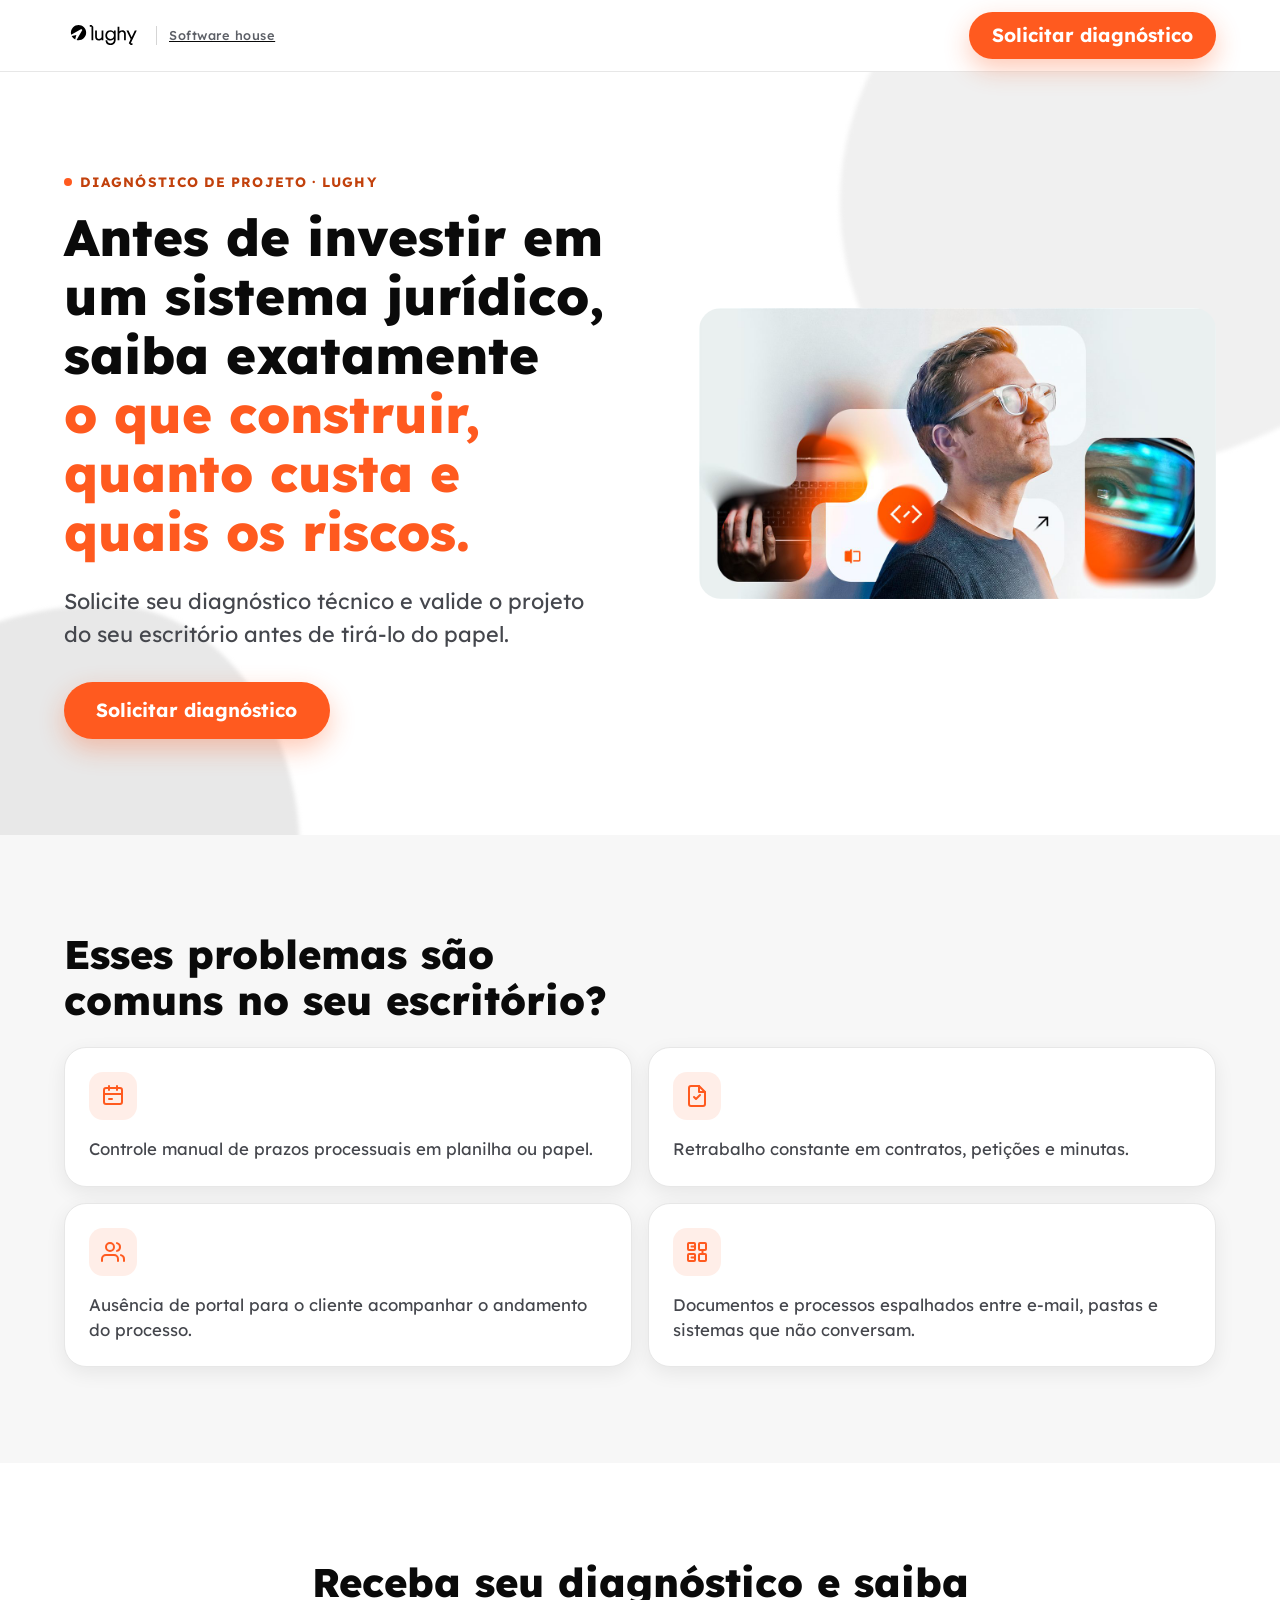
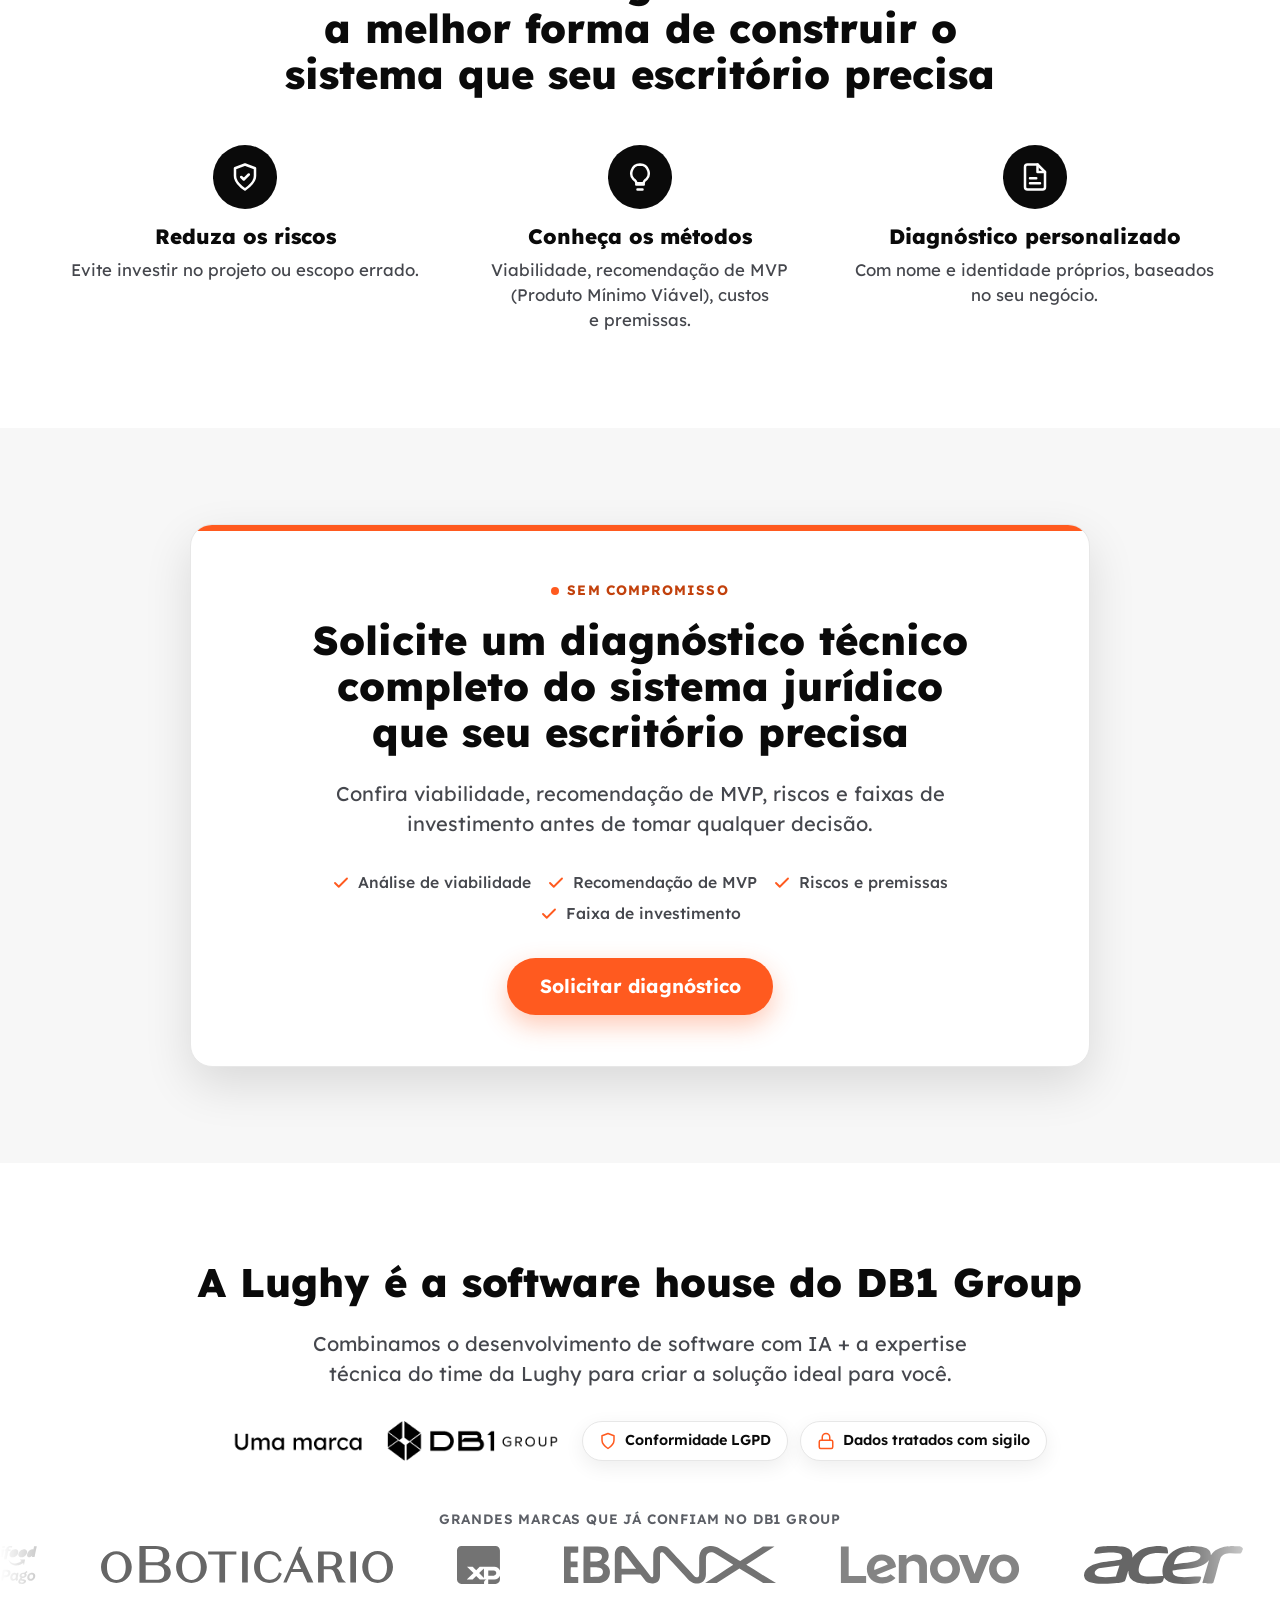
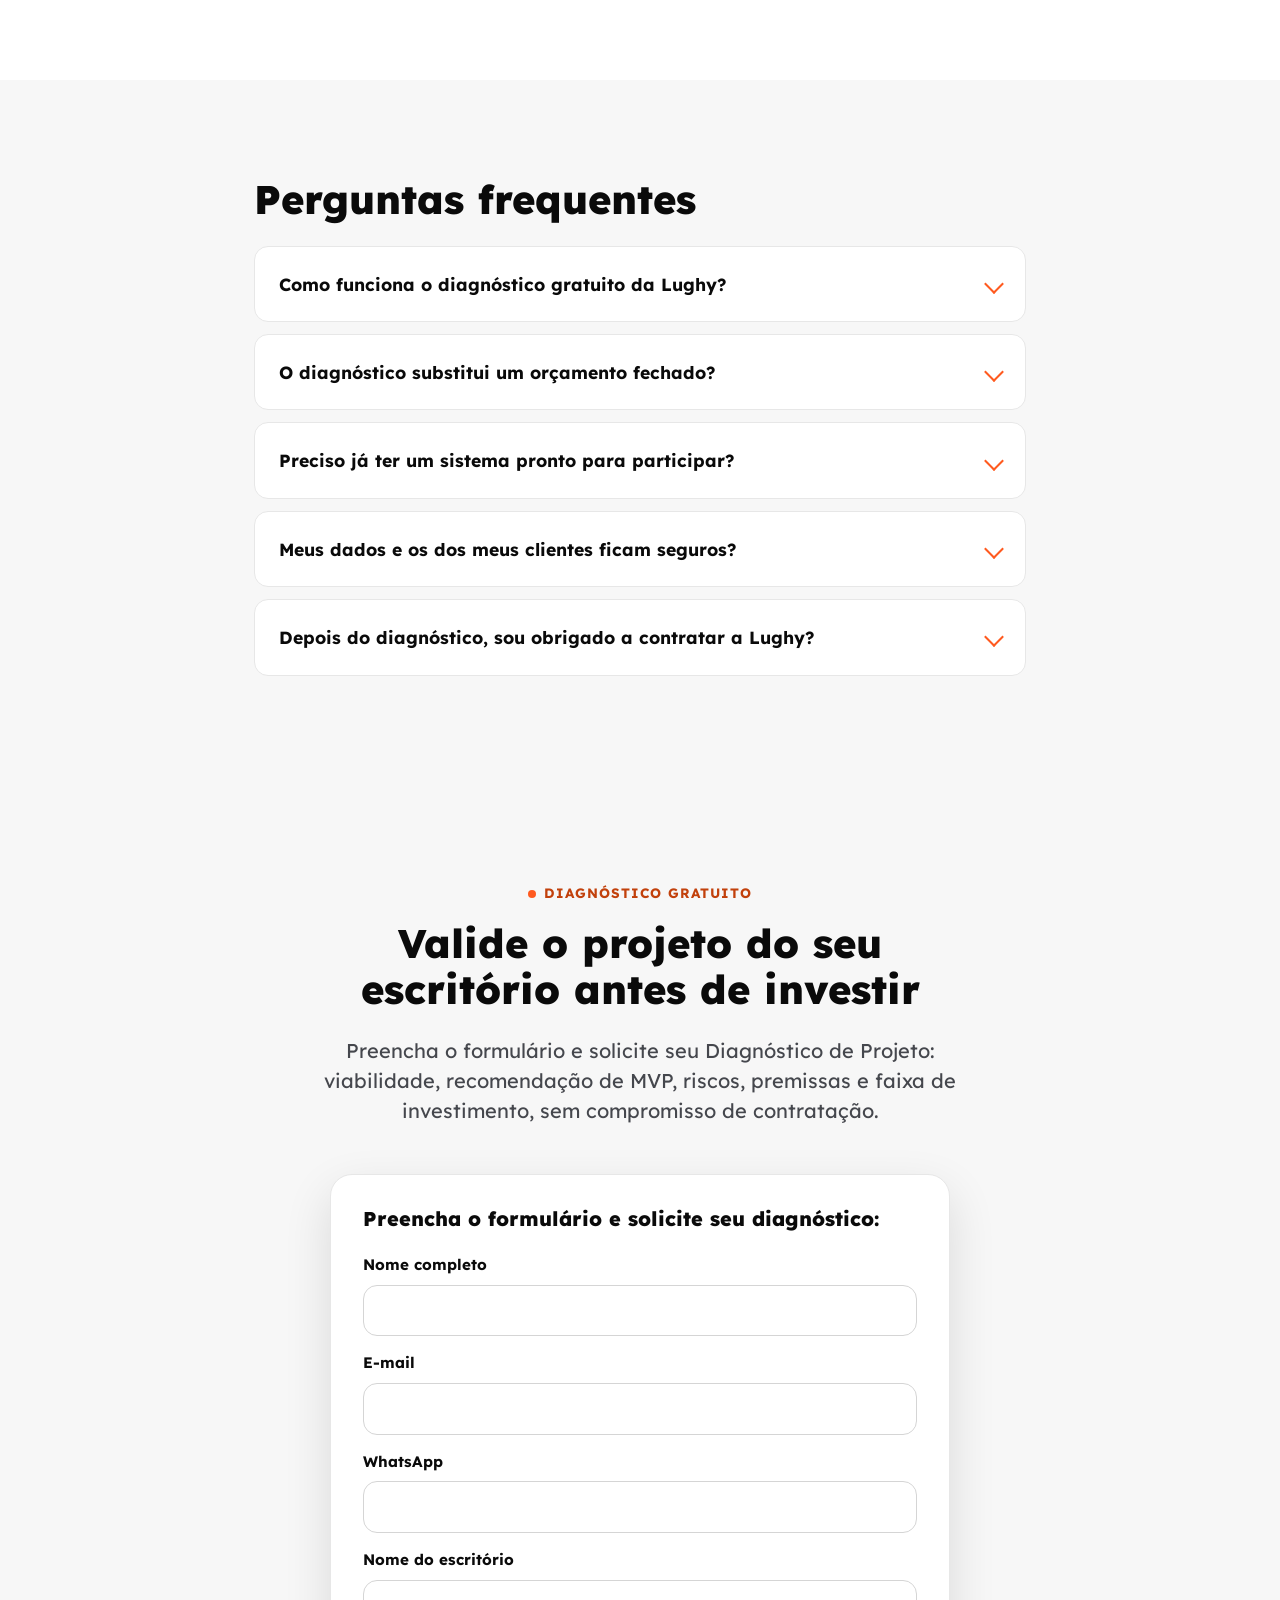
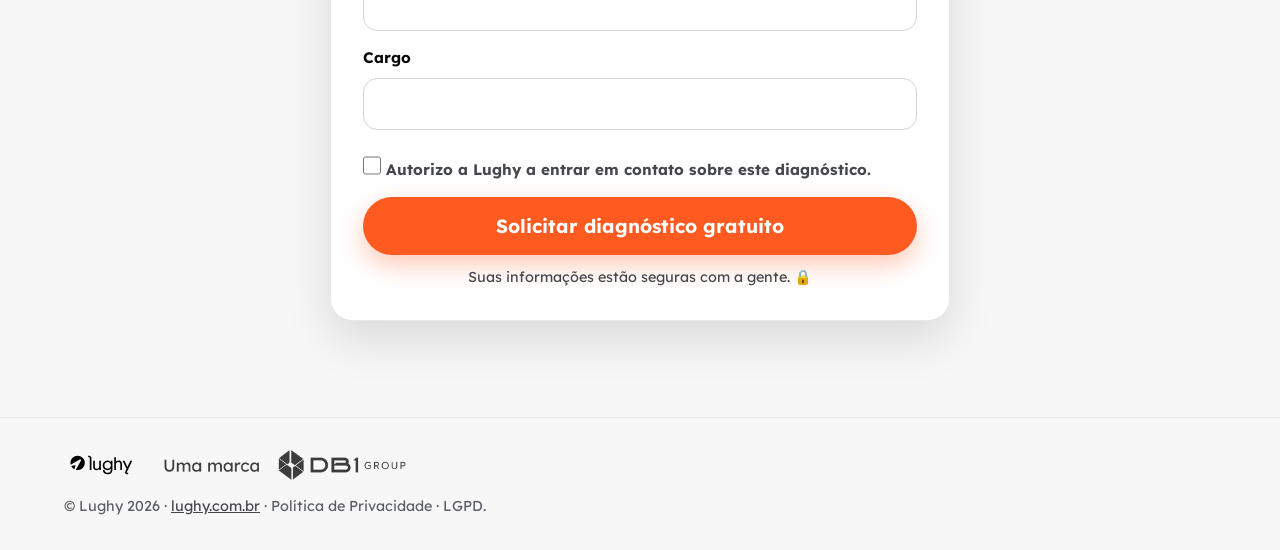
==== index.html @ 8d5169d0 "LP Diagnóstico de Projeto (Advocacia) — pronta para deploy Landing page Lughy + função serverless de" ====
<!DOCTYPE html>
<html lang="pt-BR">
<head>
  <meta charset="UTF-8" />
  <meta name="viewport" content="width=device-width, initial-scale=1.0" />

  <!-- Google Tag Manager -->
  <script>(function(w,d,s,l,i){w[l]=w[l]||[];w[l].push({'gtm.start':
  new Date().getTime(),event:'gtm.js'});var f=d.getElementsByTagName(s)[0],
  j=d.createElement(s),dl=l!='dataLayer'?'&l='+l:'';j.async=true;j.src=
  'https://www.googletagmanager.com/gtm.js?id='+i+dl;f.parentNode.insertBefore(j,f);
  })(window,document,'script','dataLayer','GTM-N384CG7L');</script>
  <!-- End Google Tag Manager -->

  <title>Diagnóstico de Projeto para escritórios de advocacia | Lughy</title>
  <meta name="description" content="Antes de investir em um sistema jurídico, saiba o que construir, quanto custa e quais os riscos. Solicite o Diagnóstico de Projeto gratuito da Lughy: viabilidade, recomendação de MVP, riscos e faixa de investimento." />

  <!-- Open Graph -->
  <meta property="og:type" content="website" />
  <meta property="og:site_name" content="Lughy" />
  <meta property="og:locale" content="pt_BR" />
  <meta property="og:title" content="Diagnóstico de Projeto para escritórios de advocacia | Lughy" />
  <meta property="og:description" content="Valide o projeto do seu escritório antes de tirá-lo do papel: viabilidade, recomendação de MVP, riscos e faixa de investimento. Diagnóstico técnico gratuito." />
  <meta property="og:url" content="https://lughy.com.br/" />
  <!-- substituir por imagem de compartilhamento social 1200x630 (og-image.jpg) -->
  <meta property="og:image" content="assets/og-image.jpg" />
  <meta property="og:image:width" content="1200" />
  <meta property="og:image:height" content="630" />
  <meta property="og:image:alt" content="Diagnóstico de Projeto da Lughy para escritórios de advocacia" />

  <!-- Twitter Card -->
  <meta name="twitter:card" content="summary_large_image" />
  <meta name="twitter:title" content="Diagnóstico de Projeto para escritórios de advocacia | Lughy" />
  <meta name="twitter:description" content="Valide o projeto do seu escritório antes de investir: viabilidade, recomendação de MVP, riscos e faixa de investimento. Gratuito." />
  <meta name="twitter:image" content="assets/og-image.jpg" />

  <link rel="icon" type="image/svg+xml" href="assets/logo-lughy-orange.svg" />

  <!-- Google Fonts: Lexend (Regular, Medium, SemiBold, Bold, ExtraBold) -->
  <link rel="preconnect" href="https://fonts.googleapis.com" />
  <link rel="preconnect" href="https://fonts.gstatic.com" crossorigin />
  <link href="https://fonts.googleapis.com/css2?family=Lexend:wght@400;500;600;700;800&display=swap" rel="stylesheet" />

  <link rel="stylesheet" href="styles.css" />
</head>
<body>
  <!-- Google Tag Manager (noscript) -->
  <noscript><iframe src="https://www.googletagmanager.com/ns.html?id=GTM-N384CG7L"
  height="0" width="0" style="display:none;visibility:hidden"></iframe></noscript>
  <!-- End Google Tag Manager (noscript) -->

  <a class="skip-link" href="#formulario">Ir para o formulário</a>

  <!-- 1. Header fixo (claro) -->
  <header class="site-header">
    <div class="container site-header__inner">
      <a class="site-header__logo" href="#topo" aria-label="Lughy — página inicial">
        <!-- logo oficial Lughy (variante preta para fundo claro) -->
        <img src="assets/logo-lughy-black.svg" alt="Lughy" width="140" height="56" />
        <span class="site-header__tagline">Software house</span>
      </a>
      <!-- LP focada em conversão: sem menu de navegação -->
      <a class="btn btn--primary btn--sm site-header__cta js-scroll" href="#formulario">Solicitar diagnóstico</a>
    </div>
  </header>

  <main id="topo">

    <!-- 2. Hero -->
    <section class="hero" aria-labelledby="hero-title">
      <span class="blob blob--1" aria-hidden="true"></span>
      <span class="blob blob--2" aria-hidden="true"></span>

      <div class="container hero__grid">
        <div class="hero__copy">
          <p class="eyebrow"><span class="eyebrow__dot" aria-hidden="true"></span> Diagnóstico de Projeto · Lughy</p>
          <h1 id="hero-title">Antes de investir em um sistema jurídico, saiba exatamente <span class="hl">o que construir, quanto custa e quais os riscos.</span></h1>
          <h2 class="hero__subtitle">Solicite seu diagnóstico técnico e valide o projeto do seu escritório antes de tirá-lo do papel.</h2>
          <a class="btn btn--primary hero__cta js-scroll" href="#formulario">Solicitar diagnóstico</a>
        </div>

        <!-- Arte oficial Lughy (deck comercial 2026) -->
        <div class="hero__media">
          <img class="hero__img" src="assets/hero-lughy.jpg" width="1280" height="720" alt="Desenvolvimento de software sob medida na Lughy" fetchpriority="high" />
        </div>
      </div>
    </section>

    <!-- 3. Dores -->
    <section class="section section--alt dores" aria-labelledby="dores-title">
      <div class="container">
        <h2 id="dores-title" class="section__title">Esses problemas são comuns no seu escritório?</h2>
        <ul class="cards cards--2 dores__grid">
          <li class="card">
            <span class="card__badge" aria-hidden="true">
              <svg viewBox="0 0 24 24" fill="none" stroke="currentColor" stroke-width="2" stroke-linecap="round" stroke-linejoin="round"><rect x="3" y="4" width="18" height="16" rx="2"/><path d="M3 10h18M8 2v4M16 2v4M8 15h3"/></svg>
            </span>
            <p>Controle manual de prazos processuais em planilha ou papel.</p>
          </li>
          <li class="card">
            <span class="card__badge" aria-hidden="true">
              <svg viewBox="0 0 24 24" fill="none" stroke="currentColor" stroke-width="2" stroke-linecap="round" stroke-linejoin="round"><path d="M14 2H6a2 2 0 0 0-2 2v16a2 2 0 0 0 2 2h12a2 2 0 0 0 2-2V8z"/><path d="M14 2v6h6M9 13l2 2 4-4"/></svg>
            </span>
            <p>Retrabalho constante em contratos, petições e minutas.</p>
          </li>
          <li class="card">
            <span class="card__badge" aria-hidden="true">
              <svg viewBox="0 0 24 24" fill="none" stroke="currentColor" stroke-width="2" stroke-linecap="round" stroke-linejoin="round"><path d="M17 21v-2a4 4 0 0 0-4-4H5a4 4 0 0 0-4 4v2"/><circle cx="9" cy="7" r="4"/><path d="M23 21v-2a4 4 0 0 0-3-3.87M16 3.13a4 4 0 0 1 0 7.75"/></svg>
            </span>
            <p>Ausência de portal para o cliente acompanhar o andamento do processo.</p>
          </li>
          <li class="card">
            <span class="card__badge" aria-hidden="true">
              <svg viewBox="0 0 24 24" fill="none" stroke="currentColor" stroke-width="2" stroke-linecap="round" stroke-linejoin="round"><rect x="3" y="3" width="7" height="7" rx="1"/><rect x="14" y="3" width="7" height="7" rx="1"/><rect x="14" y="14" width="7" height="7" rx="1"/><rect x="3" y="14" width="7" height="7" rx="1"/><path d="M10 6.5H6.5M17.5 10v4M10 17.5H6.5"/></svg>
            </span>
            <p>Documentos e processos espalhados entre e-mail, pastas e sistemas que não conversam.</p>
          </li>
        </ul>
      </div>
    </section>

    <!-- 4. Solução (o diagnóstico) -->
    <section class="section solucao" aria-labelledby="solucao-title">
      <div class="container">
        <h2 id="solucao-title" class="section__title">Receba seu diagnóstico e saiba a melhor forma de construir o sistema que seu escritório precisa</h2>
        <div class="solucao__grid">
          <div class="pillar">
            <span class="pillar__icon" aria-hidden="true">
              <svg viewBox="0 0 24 24" fill="none" stroke="currentColor" stroke-width="2" stroke-linecap="round" stroke-linejoin="round"><path d="M12 2 4 5v6c0 5 3.5 8 8 11 4.5-3 8-6 8-11V5l-8-3z"/><path d="m9 12 2 2 4-4"/></svg>
            </span>
            <h3>Reduza os riscos</h3>
            <p>Evite investir no projeto ou escopo errado.</p>
          </div>
          <div class="pillar">
            <span class="pillar__icon" aria-hidden="true">
              <svg viewBox="0 0 24 24" fill="none" stroke="currentColor" stroke-width="2" stroke-linecap="round" stroke-linejoin="round"><path d="M9 18h6M10 22h4M12 2a7 7 0 0 0-4 12.7c.6.5 1 1.3 1 2.1V17h6v-.2c0-.8.4-1.6 1-2.1A7 7 0 0 0 12 2z"/></svg>
            </span>
            <h3>Conheça os métodos</h3>
            <p>Viabilidade, recomendação de MVP (Produto Mínimo Viável), custos e premissas.</p>
          </div>
          <div class="pillar">
            <span class="pillar__icon" aria-hidden="true">
              <svg viewBox="0 0 24 24" fill="none" stroke="currentColor" stroke-width="2" stroke-linecap="round" stroke-linejoin="round"><path d="M14 2H6a2 2 0 0 0-2 2v16a2 2 0 0 0 2 2h12a2 2 0 0 0 2-2V8z"/><path d="M14 2v6h6M8 13h5M8 17h8"/></svg>
            </span>
            <h3>Diagnóstico personalizado</h3>
            <p>Com nome e identidade próprios, baseados no seu negócio.</p>
          </div>
        </div>
      </div>
    </section>

    <!-- 5. Oferta -->
    <section class="section section--alt oferta" aria-labelledby="oferta-title">
      <div class="container">
        <div class="oferta__card">
          <p class="eyebrow"><span class="eyebrow__dot" aria-hidden="true"></span> Sem compromisso</p>
          <h2 id="oferta-title" class="section__title">Solicite um diagnóstico técnico completo do sistema jurídico que seu escritório precisa</h2>
          <p class="section__lead">Confira viabilidade, recomendação de MVP, riscos e faixas de investimento antes de tomar qualquer decisão.</p>
          <ul class="oferta__list">
            <li><svg viewBox="0 0 24 24" fill="none" stroke="currentColor" stroke-width="2.5" stroke-linecap="round" stroke-linejoin="round"><path d="M20 6 9 17l-5-5"/></svg> Análise de viabilidade</li>
            <li><svg viewBox="0 0 24 24" fill="none" stroke="currentColor" stroke-width="2.5" stroke-linecap="round" stroke-linejoin="round"><path d="M20 6 9 17l-5-5"/></svg> Recomendação de MVP</li>
            <li><svg viewBox="0 0 24 24" fill="none" stroke="currentColor" stroke-width="2.5" stroke-linecap="round" stroke-linejoin="round"><path d="M20 6 9 17l-5-5"/></svg> Riscos e premissas</li>
            <li><svg viewBox="0 0 24 24" fill="none" stroke="currentColor" stroke-width="2.5" stroke-linecap="round" stroke-linejoin="round"><path d="M20 6 9 17l-5-5"/></svg> Faixa de investimento</li>
          </ul>
          <a class="btn btn--primary js-scroll" href="#formulario">Solicitar diagnóstico</a>
        </div>
      </div>
    </section>

    <!-- 6. Prova social -->
    <section class="section prova" aria-labelledby="prova-title">
      <div class="container">
        <h2 id="prova-title" class="section__title">A Lughy é a software house do DB1 Group</h2>
        <p class="section__lead prova__lead">Combinamos o desenvolvimento de software com IA + a expertise técnica do time da Lughy para criar a solução ideal para você.</p>

        <div class="prova__brand">
          <!-- assinatura institucional DB1 Group -->
          <img class="prova__db1" src="assets/decor/db1group-signature.png" alt="Uma marca DB1 Group" width="180" height="48" />
          <div class="selos">
            <span class="selo"><svg viewBox="0 0 24 24" fill="none" stroke="currentColor" stroke-width="2" stroke-linecap="round" stroke-linejoin="round"><path d="M12 2 4 5v6c0 5 3.5 8 8 11 4.5-3 8-6 8-11V5l-8-3z"/></svg> Conformidade LGPD</span>
            <span class="selo"><svg viewBox="0 0 24 24" fill="none" stroke="currentColor" stroke-width="2" stroke-linecap="round" stroke-linejoin="round"><rect x="3" y="11" width="18" height="11" rx="2"/><path d="M7 11V7a5 5 0 0 1 10 0v4"/></svg> Dados tratados com sigilo</span>
          </div>
        </div>

        <span class="marquee__label">Grandes marcas que já confiam no DB1 Group</span>
      </div>

      <!-- carrossel automático de logos (marquee) -->
      <div class="marquee" role="group" aria-label="Marcas atendidas pelo DB1 Group / Lughy">
        <ul class="marquee__track">
          <li><img src="assets/brands/ifood.svg" alt="iFood" loading="lazy" /></li>
          <li><img src="assets/brands/boticario.svg" alt="Grupo Boticário" loading="lazy" /></li>
          <li><img src="assets/brands/xp.svg" alt="XP" loading="lazy" /></li>
          <li><img src="assets/brands/ebanx.svg" alt="EBANX" loading="lazy" /></li>
          <li><img src="assets/brands/lenovo.svg" alt="Lenovo" loading="lazy" /></li>
          <li><img src="assets/brands/acer.svg" alt="Acer" loading="lazy" /></li>
          <li><img src="assets/brands/adidas.svg" alt="Adidas" loading="lazy" /></li>
          <li><img src="assets/brands/nike.svg" alt="Nike" loading="lazy" /></li>
          <li><img src="assets/brands/electrolux.svg" alt="Electrolux" loading="lazy" /></li>
          <li><img src="assets/brands/gpa.svg" alt="GPA" loading="lazy" /></li>
          <li><img src="assets/brands/klabin.svg" alt="Klabin" loading="lazy" /></li>
          <li><img src="assets/brands/brk.svg" alt="BRK" loading="lazy" /></li>
          <li><img src="assets/brands/linx.svg" alt="Linx" loading="lazy" /></li>
          <li><img src="assets/brands/fastshop.svg" alt="Fast Shop" loading="lazy" /></li>
        </ul>
        <ul class="marquee__track" aria-hidden="true">
          <li><img src="assets/brands/ifood.svg" alt="" /></li>
          <li><img src="assets/brands/boticario.svg" alt="" /></li>
          <li><img src="assets/brands/xp.svg" alt="" /></li>
          <li><img src="assets/brands/ebanx.svg" alt="" /></li>
          <li><img src="assets/brands/lenovo.svg" alt="" /></li>
          <li><img src="assets/brands/acer.svg" alt="" /></li>
          <li><img src="assets/brands/adidas.svg" alt="" /></li>
          <li><img src="assets/brands/nike.svg" alt="" /></li>
          <li><img src="assets/brands/electrolux.svg" alt="" /></li>
          <li><img src="assets/brands/gpa.svg" alt="" /></li>
          <li><img src="assets/brands/klabin.svg" alt="" /></li>
          <li><img src="assets/brands/brk.svg" alt="" /></li>
          <li><img src="assets/brands/linx.svg" alt="" /></li>
          <li><img src="assets/brands/fastshop.svg" alt="" /></li>
        </ul>
      </div>
    </section>

    <!-- 7. FAQ (acordeão) -->
    <section class="section section--alt faq" aria-labelledby="faq-title">
      <div class="container faq__inner">
        <h2 id="faq-title" class="section__title">Perguntas frequentes</h2>

        <details class="faq__item">
          <summary>Como funciona o diagnóstico gratuito da Lughy?</summary>
          <div class="faq__answer">
            <p>Depois que você se inscreve, o time comercial entra em contato pelo WhatsApp e pede uma breve explicação do que você quer desenvolver. Na primeira reunião, você detalha o projeto e o time comercial apresenta a Lughy. A partir dessa conversa, montamos um documento técnico com análise de viabilidade, recomendação de MVP, riscos, premissas e um norte de investimento, para você decidir com clareza antes de qualquer contratação.</p>
          </div>
        </details>

        <details class="faq__item">
          <summary>O diagnóstico substitui um orçamento fechado?</summary>
          <div class="faq__answer">
            <p>Não. O diagnóstico entrega uma análise de viabilidade, recomendação de MVP, riscos e premissas, além de um norte de investimento para você entender o tamanho do projeto. Um orçamento fechado exige um escopo já validado e detalhado, algo que normalmente vem depois, com base no que o diagnóstico revela.</p>
          </div>
        </details>

        <details class="faq__item">
          <summary>Preciso já ter um sistema pronto para participar?</summary>
          <div class="faq__answer">
            <p>Não. O diagnóstico parte do que você já traz: a dor, o contexto do projeto e o modelo de monetização que você tem em mente. Você não precisa ter nenhum sistema pronto, apenas a ideia e o problema que quer resolver.</p>
          </div>
        </details>

        <details class="faq__item">
          <summary>Meus dados e os dos meus clientes ficam seguros?</summary>
          <div class="faq__answer">
            <p>Sim. As informações compartilhadas durante o diagnóstico são tratadas com sigilo e seguem a LGPD. Nenhum dado do seu negócio ou dos seus clientes é usado fora do escopo da conversa e da análise entregue a você.</p>
          </div>
        </details>

        <details class="faq__item">
          <summary>Depois do diagnóstico, sou obrigado a contratar a Lughy?</summary>
          <div class="faq__answer">
            <p>Não. O diagnóstico não tem compromisso de contratação. Ele existe justamente para evitar que você invista dezenas ou centenas de milhares de reais no projeto errado, no escopo errado, ou sem saber se o modelo de negócio se sustenta, antes de decidir se vai seguir com a Lughy.</p>
          </div>
        </details>
      </div>
    </section>

    <!-- 8. Formulário final / CTA -->
    <section class="section cta-final" aria-labelledby="cta-final-title">
      <div class="container cta-final__inner">
        <div class="cta-final__head">
          <p class="eyebrow"><span class="eyebrow__dot" aria-hidden="true"></span> Diagnóstico gratuito</p>
          <h2 id="cta-final-title" class="section__title">Valide o projeto do seu escritório antes de investir</h2>
          <p class="section__lead">Preencha o formulário e solicite seu Diagnóstico de Projeto: viabilidade, recomendação de MVP, riscos, premissas e faixa de investimento, sem compromisso de contratação.</p>
        </div>

        <!-- Formulário de inscrição (conversão final) -->
        <div class="cta-final__form">
          <form id="formulario" class="form-card" novalidate>
            <h2 class="form-card__title">Preencha o formulário e solicite seu diagnóstico:</h2>

            <div class="field">
              <label for="nome">Nome completo</label>
              <input type="text" id="nome" name="nome" autocomplete="name" required aria-label="Nome completo" aria-required="true" />
              <p class="field__error" data-error-for="nome" hidden>Informe seu nome completo.</p>
            </div>

            <div class="field">
              <label for="email">E-mail</label>
              <input type="email" id="email" name="email" autocomplete="email" required aria-label="E-mail" aria-required="true" />
              <p class="field__error" data-error-for="email" hidden>Informe um e-mail válido.</p>
            </div>

            <div class="field">
              <label for="telefone">WhatsApp</label>
              <input type="tel" id="telefone" name="telefone" autocomplete="tel" inputmode="tel" required aria-label="WhatsApp" aria-required="true" />
              <p class="field__error" data-error-for="telefone" hidden>Informe um WhatsApp válido.</p>
            </div>

            <div class="field">
              <label for="escritorio">Nome do escritório</label>
              <input type="text" id="escritorio" name="escritorio" autocomplete="organization" required aria-label="Nome do escritório" aria-required="true" />
              <p class="field__error" data-error-for="escritorio" hidden>Informe o nome do escritório.</p>
            </div>

            <div class="field">
              <label for="cargo">Cargo</label>
              <input type="text" id="cargo" name="cargo" autocomplete="organization-title" required aria-label="Cargo" aria-required="true" />
              <p class="field__error" data-error-for="cargo" hidden>Informe seu cargo.</p>
            </div>

            <div class="field field--check">
              <label class="check">
                <input type="checkbox" id="lgpd" name="lgpd" required aria-label="Autorizo a Lughy a entrar em contato sobre este diagnóstico" />
                <span>Autorizo a Lughy a entrar em contato sobre este diagnóstico.</span>
              </label>
              <p class="field__error" data-error-for="lgpd" hidden>É necessário autorizar o contato para continuar.</p>
            </div>

            <button type="submit" class="btn btn--primary btn--block">Solicitar diagnóstico gratuito</button>

            <p class="form-card__secure">Suas informações estão seguras com a gente. 🔒</p>

            <p class="form-card__success" role="status" hidden>Solicitação recebida! Em breve entraremos em contato pelo WhatsApp para dar início ao seu diagnóstico. 🎉</p>
            <p class="form-card__error" role="alert" hidden>Não foi possível enviar agora. Tente novamente em instantes.</p>
          </form>
        </div>
      </div>
    </section>

  </main>

  <!-- 9. Footer (claro) -->
  <footer class="site-footer">
    <div class="container site-footer__inner">
      <div class="site-footer__brand">
        <!-- logo oficial Lughy (variante preta para fundo claro) -->
        <img class="site-footer__logo" src="assets/logo-lughy-black.svg" alt="Lughy" width="120" height="48" />
        <!-- assinatura institucional DB1 Group -->
        <img class="site-footer__db1" src="assets/decor/db1group-signature.png" alt="Uma marca DB1 Group" width="150" height="40" />
      </div>
      <p class="site-footer__legal">© Lughy 2026 · <a href="https://lughy.com.br">lughy.com.br</a> · Política de Privacidade · LGPD.</p>
    </div>
  </footer>

  <script src="script.js"></script>
</body>
</html>
---- styles.css ----
/* =========================================================
   Lughy — LP Campanha "Diagnóstico de Projeto" (Advocacia)
   Versão CLARA do brand guide Lughy (DB1 Group)
   Fundo branco/cinza claríssimo · laranja só em destaques e CTA
   ========================================================= */

/* ---------- Variáveis ---------- */
:root {
  /* Paleta clara (briefing Diagnóstico de Projeto) */
  --laranja-lughy: #FF5A1F;        /* destaques, ícones e CTA (fills / texto grande) */
  --laranja-lughy-dark: #E0480F;   /* hover do CTA */
  --laranja-texto: #C2410C;        /* laranja p/ TEXTO pequeno sobre claro (AA 5.1:1) */
  --preto: #0A0A0A;                /* texto principal */
  --branco: #FFFFFF;
  --off-white: #F7F7F7;            /* seções alternadas (cinza claríssimo) */

  /* Blobs orgânicos decorativos (cinza muito suave) */
  --blob-1: #F0F0F0;
  --blob-2: #E8E8E8;

  /* Escala de cinzas neutros */
  --cinza-900: #1a1a1a;
  --cinza-700: #45474d; /* texto de apoio sobre claro (AA ~9:1) */
  --cinza-600: #5c5f66;
  --cinza-500: #6f6f6f; /* placeholder */
  --cinza-300: #d5d5d5; /* bordas */
  --cinza-200: #e7e7e7;
  --cinza-100: #f1f1f1;

  /* Tipografia */
  --font: "Lexend", system-ui, -apple-system, "Segoe UI", Roboto, sans-serif;
  --fw-regular: 400;
  --fw-medium: 500;
  --fw-semibold: 600;
  --fw-bold: 700;
  --fw-extrabold: 800;

  /* Espaçamento */
  --space-1: 0.25rem;
  --space-2: 0.5rem;
  --space-3: 0.75rem;
  --space-4: 1rem;
  --space-5: 1.5rem;
  --space-6: 2rem;
  --space-7: 3rem;
  --space-8: 4rem;
  --space-9: 6rem;

  /* Layout */
  --container: 1200px;
  --radius: 14px;
  --radius-lg: 22px;
  --header-h: 72px;
  --shadow: 0 18px 48px rgba(10, 10, 10, 0.12);
  --shadow-sm: 0 6px 20px rgba(10, 10, 10, 0.07);
}

/* ---------- Reset base ---------- */
*,
*::before,
*::after { box-sizing: border-box; }

* { margin: 0; }

html {
  scroll-behavior: smooth;
  scroll-padding-top: calc(var(--header-h) + 16px);
  -webkit-text-size-adjust: 100%;
}

body {
  font-family: var(--font);
  font-weight: var(--fw-regular);
  font-size: 1rem;
  line-height: 1.5;
  color: var(--preto);
  background: var(--branco);
  text-align: left;
  overflow-x: hidden;
  -webkit-font-smoothing: antialiased;
}

img { max-width: 100%; height: auto; display: block; }

h1, h2, h3 {
  font-weight: var(--fw-extrabold);
  line-height: 1.15;
  text-wrap: balance;
}

p { text-wrap: pretty; }

a { color: inherit; }

button { font-family: inherit; }

@media (prefers-reduced-motion: reduce) {
  html { scroll-behavior: auto; }
  * { animation: none !important; transition: none !important; }
}

/* ---------- Utilitários ---------- */
.container {
  width: 100%;
  max-width: var(--container);
  margin-inline: auto;
  padding-inline: var(--space-5);
  position: relative;
  z-index: 2;
}

.section {
  padding-block: var(--space-8);
  position: relative;
  overflow: hidden;
}
.section--alt { background: var(--off-white); }

.section__title {
  font-size: clamp(1.6rem, 4.5vw, 2.5rem);
  margin-bottom: var(--space-5);
  max-width: 24ch;
}

.section__lead {
  font-size: clamp(1.05rem, 2.2vw, 1.25rem);
  color: var(--cinza-700);
  max-width: 58ch;
}

/* Destaque em laranja para palavras-chave */
.hl { color: var(--laranja-lughy); }

.visually-hidden {
  position: absolute !important;
  width: 1px; height: 1px;
  padding: 0; margin: -1px;
  overflow: hidden; clip: rect(0 0 0 0);
  white-space: nowrap; border: 0;
}

.skip-link {
  position: absolute;
  left: var(--space-4);
  top: -60px;
  z-index: 200;
  background: var(--preto);
  color: var(--branco);
  font-weight: var(--fw-bold);
  padding: var(--space-2) var(--space-4);
  border-radius: 0 0 var(--radius) var(--radius);
  transition: top 0.2s ease;
}
.skip-link:focus { top: 0; }

/* Foco visível global (acessibilidade) */
:where(a, button, input, textarea, select, summary):focus-visible {
  outline: 3px solid var(--laranja-lughy);
  outline-offset: 2px;
  border-radius: 6px;
}

/* Eyebrow */
.eyebrow {
  display: inline-flex;
  align-items: center;
  gap: var(--space-2);
  font-weight: var(--fw-bold);
  font-size: 0.85rem;
  letter-spacing: 0.08em;
  text-transform: uppercase;
  color: var(--laranja-texto);
  margin-bottom: var(--space-4);
}
.eyebrow__dot { width: 8px; height: 8px; border-radius: 50%; background: var(--laranja-lughy); }

/* ---------- Blobs orgânicos decorativos ---------- */
.blob {
  position: absolute;
  z-index: 0;
  pointer-events: none;
  border-radius: 46% 54% 60% 40% / 52% 44% 56% 48%;
  filter: blur(2px);
}
.blob--1 {
  width: 620px; height: 560px;
  background: var(--blob-1);
  top: -160px; right: -180px;
}
.blob--2 {
  width: 460px; height: 430px;
  background: var(--blob-2);
  bottom: -200px; left: -160px;
  border-radius: 58% 42% 44% 56% / 46% 58% 42% 54%;
}

/* ---------- Botões ---------- */
.btn {
  display: inline-flex;
  align-items: center;
  justify-content: center;
  gap: var(--space-2);
  font-weight: var(--fw-bold);
  font-size: 1.1875rem;   /* 19px bold = "texto grande" WCAG → branco sobre laranja passa AA (3.1:1 ≥ 3:1) */
  line-height: 1.2;
  text-decoration: none;
  padding: 0.95rem 1.9rem;
  border: 2px solid transparent;
  border-radius: 999px;
  cursor: pointer;
  transition: transform 0.15s ease, background-color 0.2s ease, color 0.2s ease, border-color 0.2s ease, box-shadow 0.2s ease;
}
.btn:hover { transform: translateY(-2px); }
.btn:active { transform: translateY(0); }

/* CTA principal: pill laranja sólido, texto branco */
.btn--primary {
  background: var(--laranja-lughy);
  color: var(--branco);
  box-shadow: 0 10px 26px rgba(255, 90, 31, 0.32);
}
.btn--primary:hover { background: var(--laranja-lughy-dark); }

/* CTA secundário sobre fundo claro: contorno laranja, texto escuro */
.btn--outline {
  background: transparent;
  color: var(--preto);
  border-color: var(--laranja-lughy);
}
.btn--outline:hover { background: var(--laranja-lughy); color: var(--branco); border-color: var(--laranja-lughy); }

/* CTA compacto do header: mantém 19px bold (AA large text) e reduz só o padding */
.btn--sm { padding: 0.62rem 1.3rem; }
.btn--block { width: 100%; }

/* ---------- Header fixo (claro) ---------- */
.site-header {
  position: fixed;
  inset: 0 0 auto 0;
  z-index: 100;
  height: var(--header-h);
  background: rgba(255, 255, 255, 0.9);
  backdrop-filter: blur(10px);
  border-bottom: 1px solid var(--cinza-200);
  display: flex;
  align-items: center;
}
.site-header__inner {
  display: flex;
  align-items: center;
  justify-content: space-between;
  gap: var(--space-4);
}
.site-header__logo { display: inline-flex; align-items: center; gap: var(--space-3); }
.site-header__logo img { height: 32px; width: auto; }
.site-header__tagline {
  font-size: 0.8rem;
  font-weight: var(--fw-medium);
  color: var(--cinza-600);
  letter-spacing: 0.04em;
  padding-left: var(--space-3);
  border-left: 1px solid var(--cinza-300);
}

main { padding-top: var(--header-h); }

/* ---------- Hero ---------- */
.hero {
  background: var(--branco);
  color: var(--preto);
  padding-block: var(--space-8);
  position: relative;
  overflow: hidden;
}
.hero__grid {
  display: grid;
  gap: var(--space-7);
  align-items: center;
}
.hero__copy h1 {
  font-size: clamp(2rem, 5.4vw, 3.2rem);
  margin-bottom: var(--space-5);
}
.hero__subtitle {
  font-weight: var(--fw-regular);
  font-size: clamp(1.05rem, 2.4vw, 1.35rem);
  line-height: 1.5;
  color: var(--cinza-700);
  max-width: 46ch;
  margin-bottom: var(--space-6);
}

/* Arte oficial Lughy no hero (deck comercial 2026) */
.hero__media { position: relative; z-index: 2; display: flex; justify-content: center; align-items: center; }
.hero__img {
  width: 100%;
  max-width: 560px;
  height: auto;
  border-radius: var(--radius-lg);
  animation: floaty 7s ease-in-out infinite;
}
@keyframes floaty {
  0%, 100% { transform: translateY(0); }
  50% { transform: translateY(-8px); }
}

/* Card do formulário (claro) */
.form-card {
  background: var(--branco);
  color: var(--preto);
  border: 1px solid var(--cinza-200);
  border-radius: var(--radius-lg);
  padding: clamp(1.25rem, 3vw, 2rem);
  box-shadow: var(--shadow);
}
.form-card__title {
  font-size: 1.25rem;
  margin-bottom: var(--space-5);
}
.field { margin-bottom: var(--space-4); border: 0; padding: 0; }
.field label,
.field legend {
  display: block;
  font-weight: var(--fw-bold);
  font-size: 0.95rem;
  margin-bottom: var(--space-2);
}
.field input[type="text"],
.field input[type="email"],
.field input[type="tel"] {
  width: 100%;
  font: inherit;
  color: var(--preto);
  background: var(--branco);
  border: 1.5px solid var(--cinza-300);
  border-radius: var(--radius);
  padding: 0.8rem 0.9rem;
  transition: border-color 0.2s ease, box-shadow 0.2s ease;
}
.field input::placeholder { color: var(--cinza-500); }
.field input:focus {
  border-color: var(--laranja-lughy);
  box-shadow: 0 0 0 3px rgba(255, 90, 31, 0.18);
  outline: none;
}
.field input[aria-invalid="true"] { border-color: var(--laranja-lughy); }

.radio, .check { display: flex; align-items: flex-start; gap: var(--space-2); font-weight: var(--fw-regular); cursor: pointer; }
.check input { margin-top: 0.15rem; width: 1.15rem; height: 1.15rem; accent-color: var(--laranja-lughy); flex: none; }
.field--check { margin-top: var(--space-5); }
.check span { font-size: 0.95rem; color: var(--cinza-700); }

.field__error {
  color: #b3300a;
  font-size: 0.85rem;
  font-weight: var(--fw-bold);
  margin-top: var(--space-2);
}

.form-card__secure {
  margin-top: var(--space-3);
  font-size: 0.9rem;
  color: var(--cinza-700);
  text-align: center;
}
.form-card__success {
  margin-top: var(--space-4);
  padding: var(--space-4);
  background: rgba(255, 90, 31, 0.08);
  border: 1.5px solid var(--laranja-lughy);
  border-radius: var(--radius);
  font-weight: var(--fw-bold);
  color: #a33009;
}
.form-card__error {
  margin-top: var(--space-4);
  padding: var(--space-4);
  background: rgba(10, 10, 10, 0.05);
  border: 1.5px solid var(--cinza-300);
  border-radius: var(--radius);
  font-weight: var(--fw-bold);
  color: var(--preto);
}
button[type="submit"]:disabled { opacity: 0.7; cursor: progress; }

/* ---------- Cards genéricos ---------- */
.cards { list-style: none; padding: 0; display: grid; gap: var(--space-4); }
.card {
  background: var(--branco);
  border: 1px solid var(--cinza-200);
  border-radius: var(--radius-lg);
  padding: var(--space-5);
  box-shadow: var(--shadow-sm);
  transition: transform 0.2s ease, box-shadow 0.2s ease;
}
.card:hover { transform: translateY(-4px); box-shadow: var(--shadow); }
.card p { color: var(--cinza-700); font-size: 1.05rem; }

/* ---------- Dores ---------- */
.card__badge {
  display: inline-flex;
  align-items: center;
  justify-content: center;
  width: 48px; height: 48px;
  margin-bottom: var(--space-4);
  border-radius: 14px;
  background: rgba(255, 90, 31, 0.1);
  color: var(--laranja-lughy);
}
.card__badge svg { width: 24px; height: 24px; }

/* ---------- Solução (3 blocos, ícone circular preto) ---------- */
/* título centralizado + mais respiro entre o título e os pontos */
.solucao .section__title { text-align: center; max-width: 32ch; margin-inline: auto; margin-bottom: var(--space-7); }
.solucao__grid { display: grid; gap: var(--space-6); align-items: start; }
.pillar { text-align: center; } /* símbolo + título + texto centralizados */
.pillar__icon { margin-inline: auto; }
.pillar__icon {
  display: inline-flex;
  align-items: center;
  justify-content: center;
  width: 64px; height: 64px;
  border-radius: 50%;
  background: var(--preto);
  color: var(--branco);
  margin-bottom: var(--space-4);
}
.pillar__icon svg { width: 30px; height: 30px; }
.pillar h3 { font-size: 1.3rem; margin-bottom: var(--space-2); }
.pillar p { color: var(--cinza-700); font-size: 1.05rem; }

/* ---------- Oferta (bloco de destaque) ---------- */
.oferta__card {
  position: relative;
  background: var(--branco);
  border: 1px solid var(--cinza-200);
  border-radius: var(--radius-lg);
  box-shadow: var(--shadow);
  padding: clamp(1.75rem, 4vw, 3.25rem);
  text-align: center;
  max-width: 900px;
  margin-inline: auto;
  overflow: hidden;
}
.oferta__card::before {
  content: "";
  position: absolute; inset: 0 0 auto 0; height: 6px;
  background: var(--laranja-lughy);
}
.oferta__card .section__title { margin-inline: auto; max-width: 28ch; }
.oferta__card .section__lead { margin-inline: auto; margin-bottom: var(--space-6); }
.oferta__list {
  list-style: none; padding: 0; margin: 0 auto var(--space-6);
  display: flex; flex-wrap: wrap; gap: var(--space-2) var(--space-4);
  justify-content: center; max-width: 660px;
}
.oferta__list li {
  display: inline-flex; align-items: center; gap: var(--space-2);
  font-weight: var(--fw-medium); color: var(--cinza-700);
  font-size: 0.98rem;
}
.oferta__list svg { width: 18px; height: 18px; color: var(--laranja-lughy); flex: none; }

/* ---------- Prova social ---------- */
.prova .section__title { max-width: none; text-align: center; margin-inline: auto; }
.prova__lead { max-width: 60ch; margin-inline: auto; margin-bottom: var(--space-6); text-align: center; }
.prova__brand {
  display: flex; align-items: center; justify-content: center; gap: var(--space-5); flex-wrap: wrap;
  margin-bottom: var(--space-6);
}
/* selo "Uma marca DB1 Group" é branco → preto para legibilidade no fundo claro */
.prova__db1 { height: 40px; width: auto; filter: brightness(0); }
.selos { display: flex; flex-wrap: wrap; gap: var(--space-3); }
.selo {
  display: inline-flex; align-items: center; gap: var(--space-2);
  background: var(--branco);
  border: 1px solid var(--cinza-200);
  border-radius: 999px;
  padding: var(--space-2) var(--space-4);
  font-size: 0.9rem; font-weight: var(--fw-semibold);
  color: var(--preto);
  box-shadow: var(--shadow-sm);
}
.selo svg { width: 18px; height: 18px; color: var(--laranja-lughy); flex: none; }

/* Marquee de logos de clientes */
.marquee {
  position: relative;
  margin-top: var(--space-4);
  overflow: hidden;
  display: flex;
  gap: var(--space-8);
  -webkit-mask-image: linear-gradient(90deg, transparent, #000 8%, #000 92%, transparent);
  mask-image: linear-gradient(90deg, transparent, #000 8%, #000 92%, transparent);
}
.marquee__label {
  display: block; text-align: center;
  font-size: 0.85rem; font-weight: var(--fw-semibold);
  letter-spacing: 0.06em; text-transform: uppercase;
  color: var(--cinza-600);
  margin-top: var(--space-7);
}
.marquee__track {
  list-style: none; padding: 0; margin: 0;
  display: flex;
  align-items: center;
  gap: var(--space-8);
  flex: none;
  animation: marquee 34s linear infinite;
}
.marquee:hover .marquee__track { animation-play-state: paused; }
.marquee__track li { flex: none; }
.marquee__track img {
  height: 38px; width: auto;
  filter: grayscale(100%);
  opacity: 0.6;
  transition: filter 0.25s ease, opacity 0.25s ease;
}
.marquee__track img:hover { filter: grayscale(0%); opacity: 1; }
@keyframes marquee {
  from { transform: translateX(0); }
  to { transform: translateX(calc(-100% - var(--space-8))); }
}

/* ---------- FAQ (acordeão) ---------- */
.faq__inner { max-width: 820px; }
.faq__item {
  background: var(--branco);
  border: 1px solid var(--cinza-200);
  border-radius: var(--radius);
  margin-bottom: var(--space-3);
  overflow: hidden;
}
.faq__item summary {
  list-style: none;
  cursor: pointer;
  padding: var(--space-5);
  font-weight: var(--fw-bold);
  font-size: 1.1rem;
  display: flex;
  align-items: center;
  justify-content: space-between;
  gap: var(--space-4);
}
.faq__item summary::-webkit-details-marker { display: none; }
.faq__item summary::after {
  content: "";
  flex: none;
  width: 14px; height: 14px;
  border-right: 2.5px solid var(--laranja-lughy);
  border-bottom: 2.5px solid var(--laranja-lughy);
  transform: rotate(45deg);
  transition: transform 0.25s ease;
}
.faq__item[open] summary::after { transform: rotate(-135deg); }
.faq__answer { padding: 0 var(--space-5) var(--space-5); }
.faq__answer p { color: var(--cinza-700); }

/* ---------- Formulário final / CTA ---------- */
.cta-final { background: var(--off-white); }
.cta-final__inner { display: grid; gap: var(--space-7); }
.cta-final__head { text-align: center; max-width: 720px; margin-inline: auto; }
.cta-final__head .eyebrow { justify-content: center; }
.cta-final__head .section__title { max-width: none; margin-inline: auto; }
.cta-final__head .section__lead { margin-inline: auto; }
.cta-final__form { width: 100%; max-width: 620px; margin-inline: auto; }

/* ---------- Thank you page (clara) ---------- */
.thanks {
  position: relative;
  overflow: hidden;
  background: var(--branco);
  color: var(--preto);
  min-height: calc(100vh - var(--header-h));
  display: flex;
  align-items: center;
  padding-block: var(--space-9);
}
.thanks__inner { max-width: 760px; text-align: center; }
.thanks__icon {
  display: inline-flex; align-items: center; justify-content: center;
  width: 84px; height: 84px; border-radius: 50%;
  background: var(--laranja-lughy); color: var(--branco);
  margin-bottom: var(--space-5);
}
.thanks__icon svg { width: 40px; height: 40px; }
.thanks .eyebrow { justify-content: center; }
.thanks h1 { font-size: clamp(1.9rem, 5vw, 3rem); margin-bottom: var(--space-5); }
.thanks__lead {
  font-size: clamp(1.05rem, 2.4vw, 1.3rem);
  line-height: 1.55; color: var(--cinza-700);
  max-width: 60ch; margin: 0 auto var(--space-7);
}
.thanks__steps {
  list-style: none; padding: 0; margin: 0 0 var(--space-7);
  display: grid; gap: var(--space-4); text-align: left;
}
.thanks__step {
  background: var(--off-white);
  border: 1px solid var(--cinza-200);
  border-radius: var(--radius-lg);
  padding: var(--space-5);
}
.thanks__step-num {
  display: inline-flex; align-items: center; justify-content: center;
  width: 40px; height: 40px; border-radius: 50%;
  background: var(--preto); color: var(--branco);
  font-weight: var(--fw-extrabold); font-size: 1.1rem;
  margin-bottom: var(--space-3);
}
.thanks__step h2 { font-size: 1.15rem; margin-bottom: var(--space-2); }
.thanks__step p { color: var(--cinza-700); }
.thanks__note { margin-bottom: var(--space-6); }
.thanks__note .badge {
  display: inline-block;
  background: rgba(255, 90, 31, 0.1);
  color: var(--laranja-texto);
  font-weight: var(--fw-bold);
  padding: var(--space-2) var(--space-4);
  border: 1px solid var(--laranja-lughy);
  border-radius: 999px;
  white-space: normal; line-height: 1.4;
}

@media (min-width: 768px) {
  .thanks__steps { grid-template-columns: repeat(3, 1fr); }
}

/* ---------- Footer (claro) ---------- */
.site-footer {
  background: var(--off-white);
  color: var(--cinza-700);
  padding-block: var(--space-6);
  border-top: 1px solid var(--cinza-200);
}
.site-footer__inner { display: grid; gap: var(--space-4); }
.site-footer__brand { display: flex; align-items: center; gap: var(--space-5); flex-wrap: wrap; }
.site-footer__logo { height: 30px; width: auto; }
.site-footer__db1 { height: 30px; width: auto; filter: brightness(0); opacity: 0.75; }
.site-footer__legal { color: var(--cinza-600); font-size: 0.9rem; }
.site-footer a { color: var(--cinza-700); }
.site-footer a:hover { color: var(--laranja-lughy); }

/* =========================================================
   Responsivo
   ========================================================= */

/* Tablet ≥ 768px */
@media (min-width: 768px) {
  .section { padding-block: var(--space-9); }
  .cards--2 { grid-template-columns: repeat(2, 1fr); }
  .cards--3 { grid-template-columns: repeat(3, 1fr); }
  .solucao__grid { grid-template-columns: repeat(3, 1fr); }
}

/* Desktop ≥ 1025px */
@media (min-width: 1025px) {
  .hero__grid {
    grid-template-columns: 1.05fr 0.95fr;
    gap: var(--space-8);
  }
  .hero { padding-block: var(--space-9); }
}
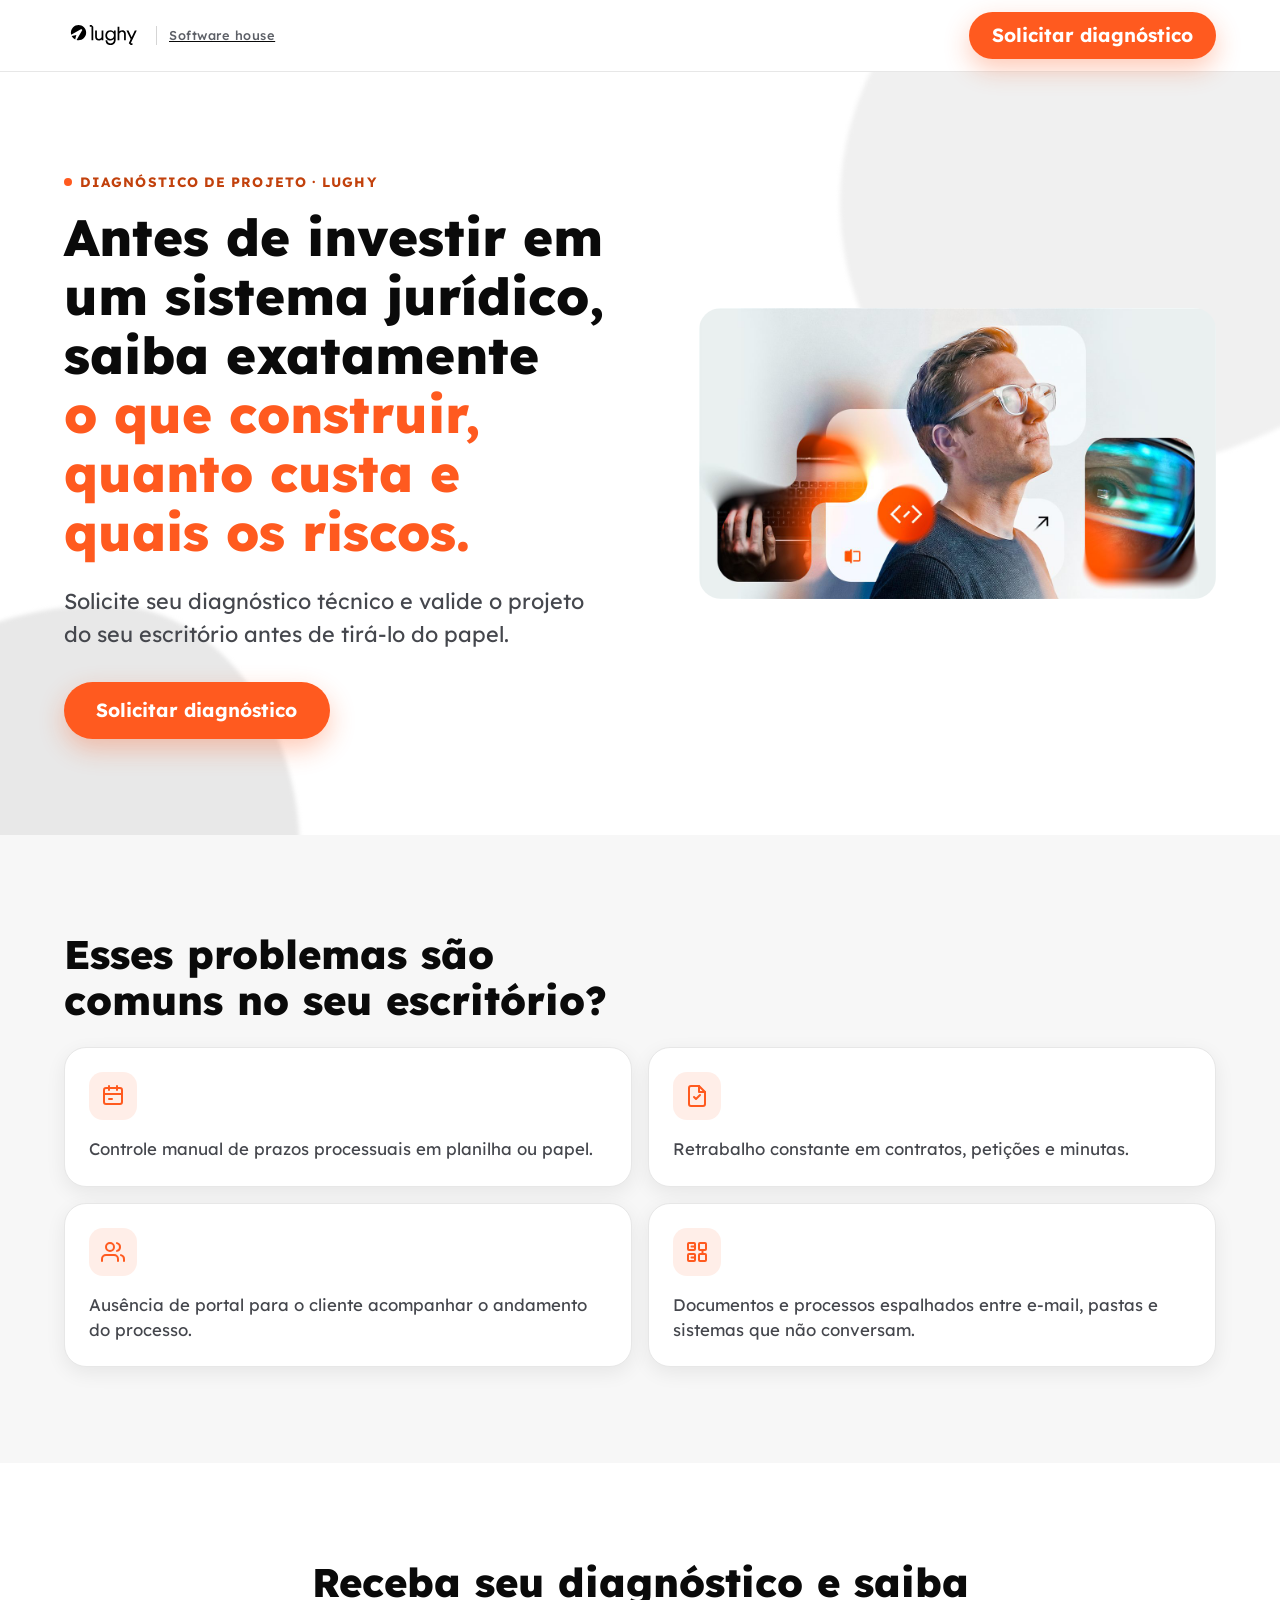
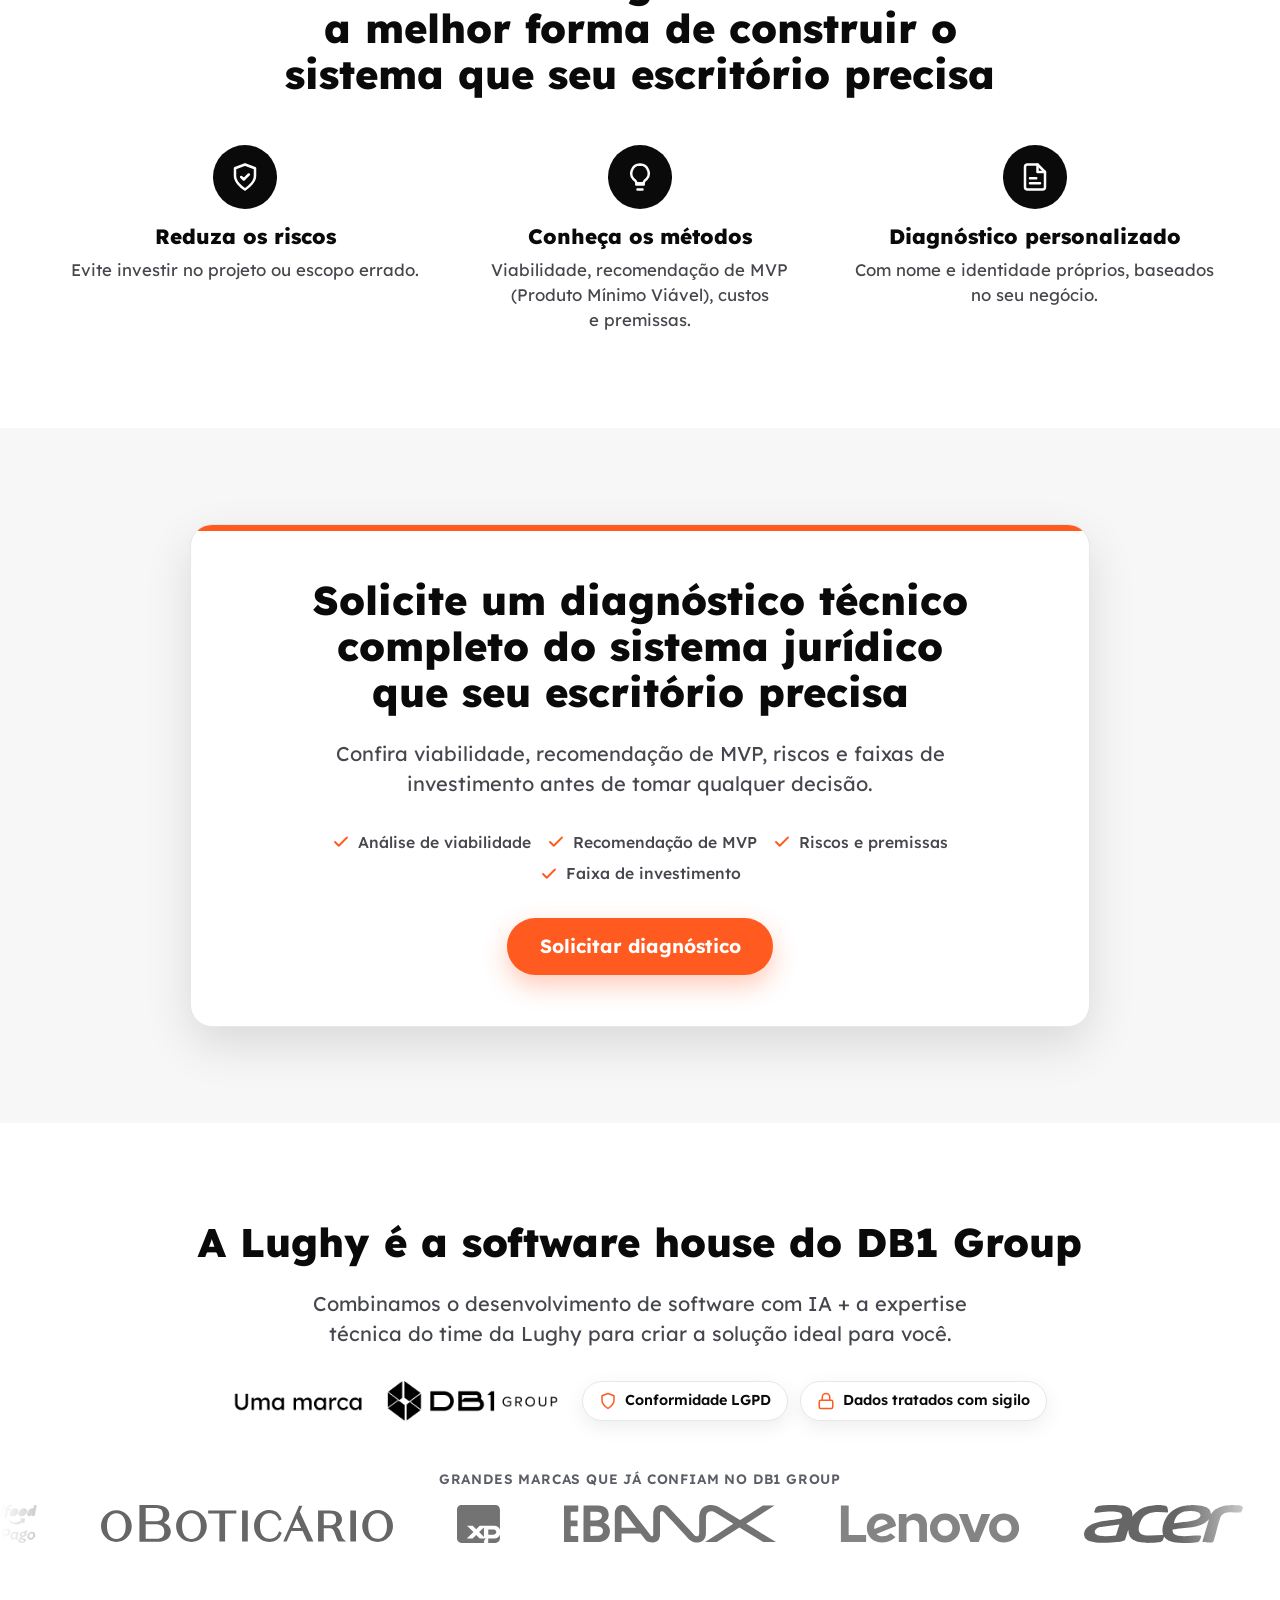
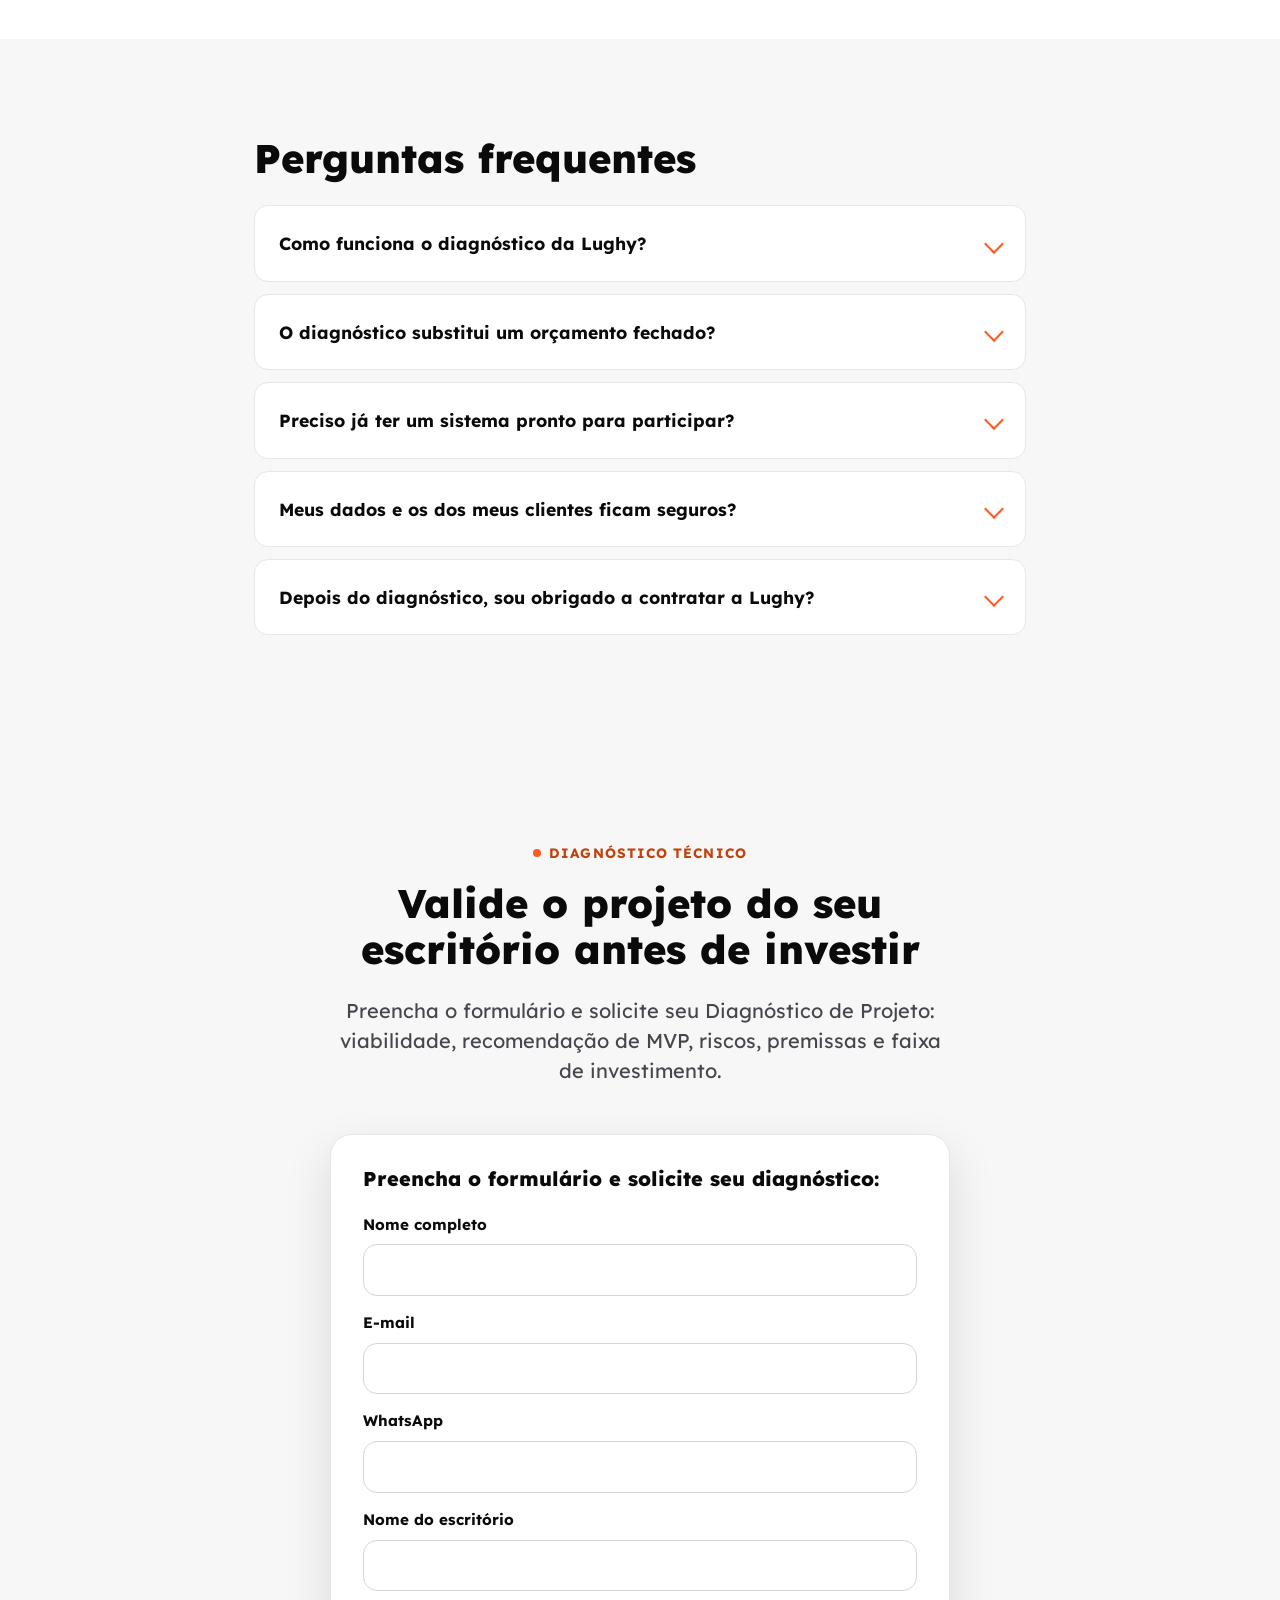
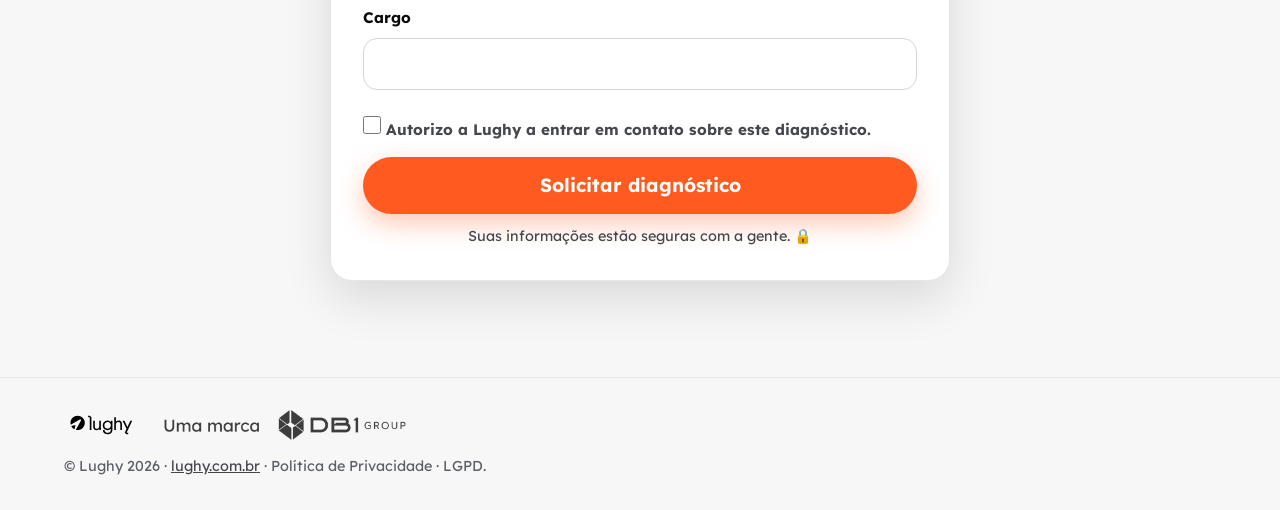
==== commit f7fe02fe: "Remove gratuidade e "sem compromisso" do corpo da pagina Campanha fora do ar, entao a copy visivel p" ====
--- a/index.html
+++ b/index.html
@@ -13,14 +13,14 @@
   <!-- End Google Tag Manager -->
 
   <title>Diagnóstico de Projeto para escritórios de advocacia | Lughy</title>
-  <meta name="description" content="Antes de investir em um sistema jurídico, saiba o que construir, quanto custa e quais os riscos. Solicite o Diagnóstico de Projeto gratuito da Lughy: viabilidade, recomendação de MVP, riscos e faixa de investimento." />
+  <meta name="description" content="Antes de investir em um sistema jurídico, saiba o que construir, quanto custa e quais os riscos. Solicite o Diagnóstico de Projeto da Lughy: viabilidade, recomendação de MVP, riscos e faixa de investimento." />
 
   <!-- Open Graph -->
   <meta property="og:type" content="website" />
   <meta property="og:site_name" content="Lughy" />
   <meta property="og:locale" content="pt_BR" />
   <meta property="og:title" content="Diagnóstico de Projeto para escritórios de advocacia | Lughy" />
-  <meta property="og:description" content="Valide o projeto do seu escritório antes de tirá-lo do papel: viabilidade, recomendação de MVP, riscos e faixa de investimento. Diagnóstico técnico gratuito." />
+  <meta property="og:description" content="Valide o projeto do seu escritório antes de tirá-lo do papel: viabilidade, recomendação de MVP, riscos e faixa de investimento. Diagnóstico técnico." />
   <meta property="og:url" content="https://lughy.com.br/" />
   <!-- substituir por imagem de compartilhamento social 1200x630 (og-image.jpg) -->
   <meta property="og:image" content="assets/og-image.jpg" />
@@ -31,7 +31,7 @@
   <!-- Twitter Card -->
   <meta name="twitter:card" content="summary_large_image" />
   <meta name="twitter:title" content="Diagnóstico de Projeto para escritórios de advocacia | Lughy" />
-  <meta name="twitter:description" content="Valide o projeto do seu escritório antes de investir: viabilidade, recomendação de MVP, riscos e faixa de investimento. Gratuito." />
+  <meta name="twitter:description" content="Valide o projeto do seu escritório antes de investir: viabilidade, recomendação de MVP, riscos e faixa de investimento." />
   <meta name="twitter:image" content="assets/og-image.jpg" />
 
   <link rel="icon" type="image/svg+xml" href="assets/logo-lughy-orange.svg" />
@@ -153,7 +153,6 @@
     <section class="section section--alt oferta" aria-labelledby="oferta-title">
       <div class="container">
         <div class="oferta__card">
-          <p class="eyebrow"><span class="eyebrow__dot" aria-hidden="true"></span> Sem compromisso</p>
           <h2 id="oferta-title" class="section__title">Solicite um diagnóstico técnico completo do sistema jurídico que seu escritório precisa</h2>
           <p class="section__lead">Confira viabilidade, recomendação de MVP, riscos e faixas de investimento antes de tomar qualquer decisão.</p>
           <ul class="oferta__list">
@@ -228,7 +227,7 @@
         <h2 id="faq-title" class="section__title">Perguntas frequentes</h2>
 
         <details class="faq__item">
-          <summary>Como funciona o diagnóstico gratuito da Lughy?</summary>
+          <summary>Como funciona o diagnóstico da Lughy?</summary>
           <div class="faq__answer">
             <p>Depois que você se inscreve, o time comercial entra em contato pelo WhatsApp e pede uma breve explicação do que você quer desenvolver. Na primeira reunião, você detalha o projeto e o time comercial apresenta a Lughy. A partir dessa conversa, montamos um documento técnico com análise de viabilidade, recomendação de MVP, riscos, premissas e um norte de investimento, para você decidir com clareza antes de qualquer contratação.</p>
           </div>
@@ -258,7 +257,7 @@
         <details class="faq__item">
           <summary>Depois do diagnóstico, sou obrigado a contratar a Lughy?</summary>
           <div class="faq__answer">
-            <p>Não. O diagnóstico não tem compromisso de contratação. Ele existe justamente para evitar que você invista dezenas ou centenas de milhares de reais no projeto errado, no escopo errado, ou sem saber se o modelo de negócio se sustenta, antes de decidir se vai seguir com a Lughy.</p>
+            <p>Não. O diagnóstico existe justamente para evitar que você invista dezenas ou centenas de milhares de reais no projeto errado, no escopo errado, ou sem saber se o modelo de negócio se sustenta, antes de decidir se vai seguir com a Lughy.</p>
           </div>
         </details>
       </div>
@@ -268,9 +267,9 @@
     <section class="section cta-final" aria-labelledby="cta-final-title">
       <div class="container cta-final__inner">
         <div class="cta-final__head">
-          <p class="eyebrow"><span class="eyebrow__dot" aria-hidden="true"></span> Diagnóstico gratuito</p>
+          <p class="eyebrow"><span class="eyebrow__dot" aria-hidden="true"></span> Diagnóstico técnico</p>
           <h2 id="cta-final-title" class="section__title">Valide o projeto do seu escritório antes de investir</h2>
-          <p class="section__lead">Preencha o formulário e solicite seu Diagnóstico de Projeto: viabilidade, recomendação de MVP, riscos, premissas e faixa de investimento, sem compromisso de contratação.</p>
+          <p class="section__lead">Preencha o formulário e solicite seu Diagnóstico de Projeto: viabilidade, recomendação de MVP, riscos, premissas e faixa de investimento.</p>
         </div>
 
         <!-- Formulário de inscrição (conversão final) -->
@@ -316,7 +315,7 @@
               <p class="field__error" data-error-for="lgpd" hidden>É necessário autorizar o contato para continuar.</p>
             </div>
 
-            <button type="submit" class="btn btn--primary btn--block">Solicitar diagnóstico gratuito</button>
+            <button type="submit" class="btn btn--primary btn--block">Solicitar diagnóstico</button>
 
             <p class="form-card__secure">Suas informações estão seguras com a gente. 🔒</p>
 
